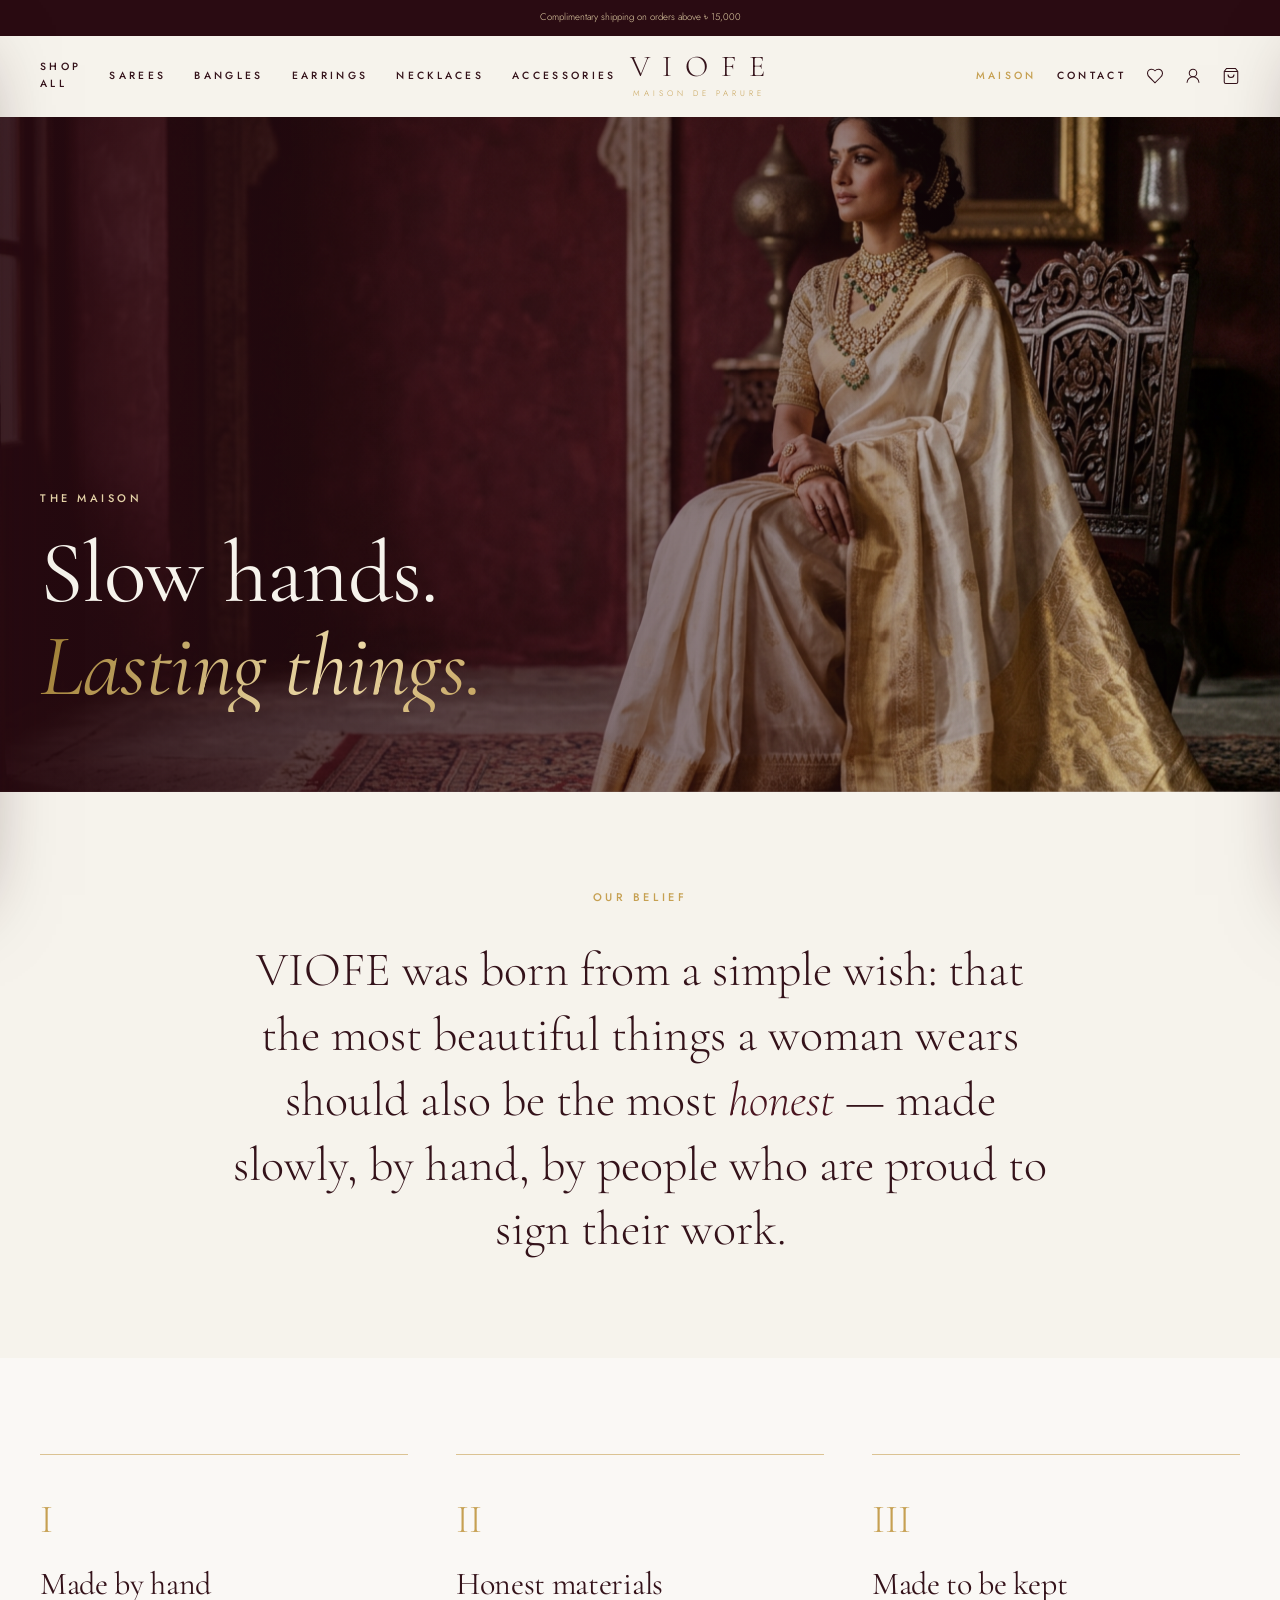
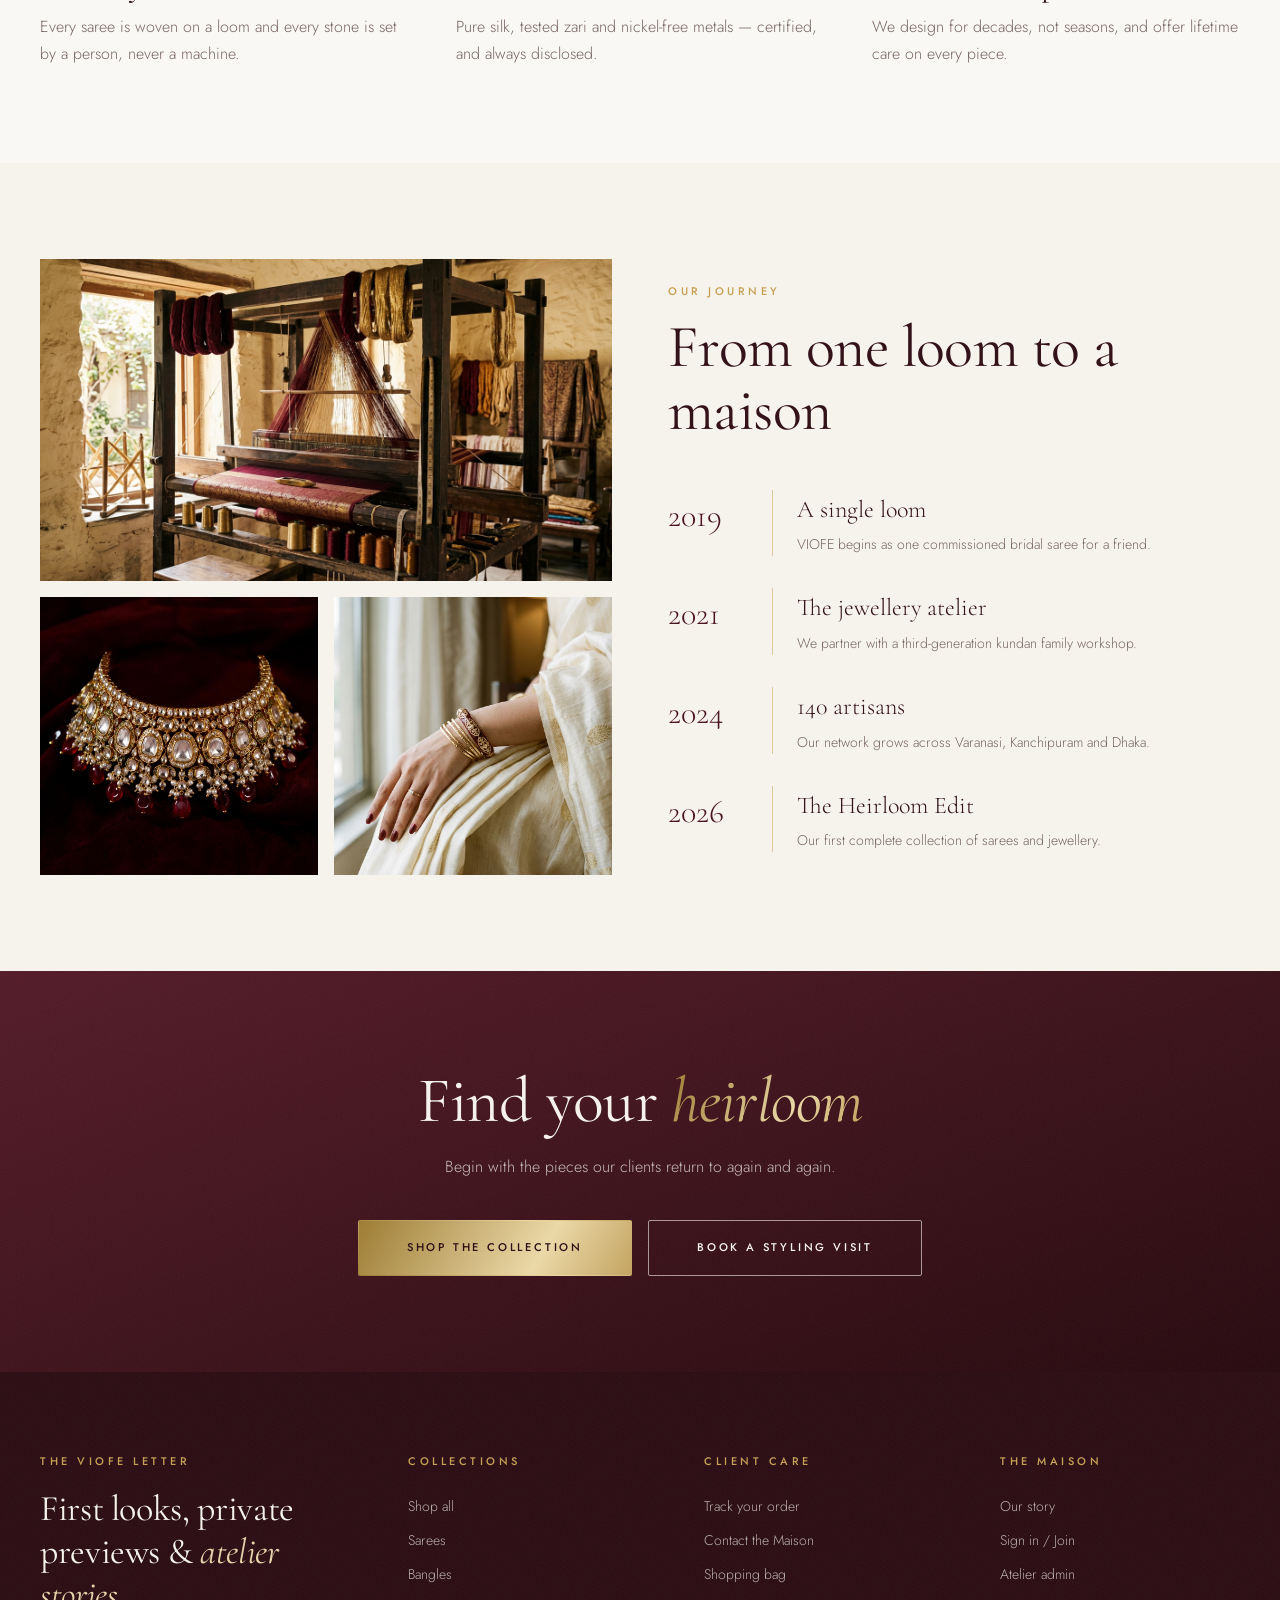
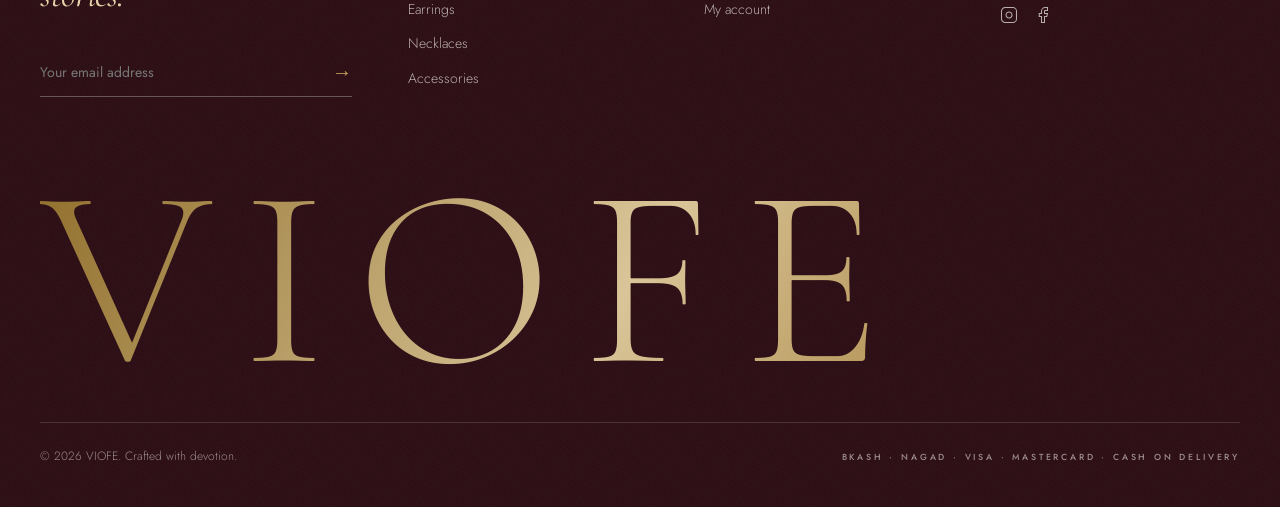
==== about.html @ 1270d6b5 "Initial commit: VIOFE pure HTML/CSS/JS luxury website" ====
<!DOCTYPE html>
<html lang="en">
<head>
  <meta charset="UTF-8" />
  <meta name="viewport" content="width=device-width, initial-scale=1.0" />
  <title>Our Story — The VIOFE Maison</title>
  <meta name="description" content="VIOFE brings master weavers and heritage jewellers together to make sarees and jewellery meant to be passed down." />
  <link rel="icon" href="favicon.ico" type="image/x-icon" />
  <link rel="stylesheet" href="css/style.css" />
</head>
<body>

  <!-- Announcement Bar -->
  <div class="announcement-bar">
    <div class="announcement-item active">Complimentary shipping on orders above ৳ 15,000</div>
    <div class="announcement-item">Every piece arrives in a hand-finished keepsake box</div>
    <div class="announcement-item">The Heirloom Edit — Autumn / Winter 2026 is here</div>
  </div>

  <!-- Header -->
  <header class="site-header">
    <div class="max-w-7xl px-5 site-header-inner">
      <div style="display: flex; align-items: center; gap: 1.75rem;">
        <button class="btn-mobile-menu" aria-label="Open menu">
          <svg viewBox="0 0 24 24" width="22" height="22" stroke="currentColor" stroke-width="1.4" fill="none"><path d="M4 6h16M4 12h16M4 18h16"/></svg>
        </button>
        <nav class="nav-links">
          <a href="shop.html" class="eyebrow link-underline" style="font-size: 0.65rem;">Shop all</a>
          <a href="shop.html?category=sarees" class="eyebrow link-underline" style="font-size: 0.65rem;">Sarees</a>
          <a href="shop.html?category=bangles" class="eyebrow link-underline" style="font-size: 0.65rem;">Bangles</a>
          <a href="shop.html?category=earrings" class="eyebrow link-underline" style="font-size: 0.65rem;">Earrings</a>
          <a href="shop.html?category=necklaces" class="eyebrow link-underline" style="font-size: 0.65rem;">Necklaces</a>
          <a href="shop.html?category=accessories" class="eyebrow link-underline" style="font-size: 0.65rem;">Accessories</a>
        </nav>
      </div>

      <a href="index.html" class="logo" aria-label="VIOFE home">
        <span class="logo-title">VIOFE</span>
        <span class="logo-subtitle">Maison de Parure</span>
      </a>

      <div class="header-actions">
        <a href="about.html" class="eyebrow link-underline" style="font-size: 0.65rem; color: var(--gold);" id="hdr-maison">Maison</a>
        <a href="contact.html" class="eyebrow link-underline" style="font-size: 0.65rem;" id="hdr-contact">Contact</a>
        <a href="account.html" aria-label="Wishlist" style="position: relative;">
          <svg viewBox="0 0 24 24" width="18" height="18" stroke="currentColor" stroke-width="1.4" fill="none"><path d="M19 14c1.49-1.46 3-3.21 3-5.5A5.5 5.5 0 0 0 16.5 3c-1.76 0-3 .5-4.5 2-1.5-1.5-2.74-2-4.5-2A5.5 5.5 0 0 0 2 8.5c0 2.3 1.5 4.05 3 5.5l7 7Z"/></svg>
          <span class="wishlist-dot" style="display: none;"></span>
        </a>
        <a href="account.html" aria-label="Account">
          <svg viewBox="0 0 24 24" width="18" height="18" stroke="currentColor" stroke-width="1.4" fill="none"><circle cx="12" cy="8" r="5"/><path d="M20 21a8 8 0 0 0-16 0"/></svg>
        </a>
        <button type="button" class="open-cart-btn" aria-label="Shopping Bag" style="position: relative;">
          <svg viewBox="0 0 24 24" width="18" height="18" stroke="currentColor" stroke-width="1.4" fill="none"><path d="M6 2 3 6v14a2 2 0 0 0 2 2h14a2 2 0 0 0 2-2V6l-3-4Z"/><path d="M3 6h18"/><path d="M16 10a4 4 0 0 1-8 0"/></svg>
          <span class="cart-count-badge badge-count" style="transform: scale(0);">0</span>
        </button>
      </div>
    </div>
  </header>

  <!-- Mobile Drawer -->
  <div class="drawer-backdrop" id="mobile-menu-backdrop"></div>
  <aside class="drawer drawer-left" id="mobile-menu-drawer">
    <div class="drawer-header">
      <span class="drawer-title" style="letter-spacing: 0.35em;">VIOFE</span>
      <button class="drawer-close mobile-menu-close" aria-label="Close menu">✕</button>
    </div>
    <div class="drawer-body" style="padding: 0;">
      <nav style="display: flex; flex-direction: column;">
        <a href="shop.html" class="mobile-menu-close" style="border-bottom: 1px solid var(--border); padding: 1.25rem 1.5rem; font-family: var(--font-display); font-size: 1.85rem;">Shop all</a>
        <a href="shop.html?category=sarees" class="mobile-menu-close" style="display: flex; justify-content: space-between; align-items: baseline; border-bottom: 1px solid var(--border); padding: 1.25rem 1.5rem; font-family: var(--font-display); font-size: 1.85rem;">
          <span>Sarees</span> <span class="eyebrow text-gold" style="font-size: 0.6rem;">01</span>
        </a>
        <a href="shop.html?category=bangles" class="mobile-menu-close" style="display: flex; justify-content: space-between; align-items: baseline; border-bottom: 1px solid var(--border); padding: 1.25rem 1.5rem; font-family: var(--font-display); font-size: 1.85rem;">
          <span>Bangles</span> <span class="eyebrow text-gold" style="font-size: 0.6rem;">02</span>
        </a>
        <a href="shop.html?category=earrings" class="mobile-menu-close" style="display: flex; justify-content: space-between; align-items: baseline; border-bottom: 1px solid var(--border); padding: 1.25rem 1.5rem; font-family: var(--font-display); font-size: 1.85rem;">
          <span>Earrings</span> <span class="eyebrow text-gold" style="font-size: 0.6rem;">03</span>
        </a>
        <a href="shop.html?category=necklaces" class="mobile-menu-close" style="display: flex; justify-content: space-between; align-items: baseline; border-bottom: 1px solid var(--border); padding: 1.25rem 1.5rem; font-family: var(--font-display); font-size: 1.85rem;">
          <span>Necklaces</span> <span class="eyebrow text-gold" style="font-size: 0.6rem;">04</span>
        </a>
        <a href="shop.html?category=accessories" class="mobile-menu-close" style="display: flex; justify-content: space-between; align-items: baseline; border-bottom: 1px solid var(--border); padding: 1.25rem 1.5rem; font-family: var(--font-display); font-size: 1.85rem;">
          <span>Accessories</span> <span class="eyebrow text-gold" style="font-size: 0.6rem;">05</span>
        </a>
      </nav>
      <div style="margin-top: 2rem; display: grid; grid-template-columns: 1fr 1fr; gap: 1rem; border-top: 1px solid var(--border); padding: 1.5rem; font-size: 0.875rem;">
        <a href="about.html" class="mobile-menu-close" style="color: var(--muted-foreground);">Our Maison</a>
        <a href="contact.html" class="mobile-menu-close" style="color: var(--muted-foreground);">Contact</a>
        <a href="track-order.html" class="mobile-menu-close" style="color: var(--muted-foreground);">Track order</a>
        <a href="account.html" class="mobile-menu-close" style="color: var(--muted-foreground);">Account</a>
        <a href="login.html" class="mobile-menu-close" style="color: var(--muted-foreground);">Sign in</a>
        <a href="admin.html" class="mobile-menu-close" style="color: var(--muted-foreground);">Admin</a>
      </div>
    </div>
  </aside>

  <!-- Cart Drawer -->
  <div class="drawer-backdrop" id="cart-drawer-backdrop"></div>
  <aside class="drawer drawer-right" id="cart-drawer">
    <div class="drawer-header" style="flex-direction: column; align-items: flex-start; gap: 0.35rem;">
      <div style="display: flex; justify-content: space-between; align-items: center; width: 100%;">
        <span class="drawer-title">Your Bag</span>
        <button class="drawer-close close-cart-btn" aria-label="Close bag">✕</button>
      </div>
      <p id="cart-shipping-desc" style="font-size: 0.75rem; color: var(--muted-foreground);">Nothing here yet.</p>
      <div class="shipping-progress" style="width: 100%;">
        <div class="shipping-progress-bar" id="cart-shipping-bar" style="width: 0%;"></div>
      </div>
    </div>
    <div class="drawer-body" id="cart-drawer-content"></div>
    <div class="drawer-footer" id="cart-drawer-footer" style="display: none;">
      <div style="display: flex; justify-content: space-between; align-items: center; margin-bottom: 1.25rem;">
        <span class="eyebrow" style="color: var(--muted-foreground);">Subtotal</span>
        <span style="font-family: var(--font-display); font-size: 1.75rem; color: var(--primary);" id="cart-drawer-subtotal">৳ 0</span>
      </div>
      <div style="display: grid; grid-template-columns: 1fr 1fr; gap: 0.75rem;">
        <a href="cart.html" class="btn btn-outline-luxe btn-lg" onclick="window.closeCartDrawer()">View bag</a>
        <a href="checkout.html" class="btn btn-luxe btn-lg" onclick="window.closeCartDrawer()">Checkout</a>
      </div>
    </div>
  </aside>

  <main>
    <!-- HERO -->
    <section style="position: relative; overflow: hidden;">
      <img
        src="assets/editorial.jpg"
        alt="VIOFE ivory saree editorial"
        class="animate-ken-burns"
        style="position: absolute; inset: 0; z-index: -10; width: 100%; height: 100%; object-fit: cover; object-position: 70% center;"
      />
      <div style="position: absolute; inset: 0; z-index: -5; background: linear-gradient(to right, rgba(42, 11, 18, 0.9) 0%, rgba(42, 11, 18, 0.5) 60%, transparent 100%);"></div>
      <div class="max-w-7xl px-5" style="min-height: 75vh; display: flex; align-items: flex-end; padding-bottom: 5rem;">
        <div style="max-width: 42rem; color: var(--primary-foreground);">
          <p class="eyebrow text-gold-soft animate-fade-up">The Maison</p>
          <h1 class="animate-fade-up" style="font-size: clamp(3.2rem, 7vw, 5.5rem); margin-top: 1.25rem; animation-delay: 120ms;">
            Slow hands. <br /><em class="text-gold-gradient">Lasting things.</em>
          </h1>
        </div>
      </div>
    </section>

    <!-- BELIEF -->
    <section class="max-w-4xl px-5 py-24 md:py-32" style="text-align: center;">
      <div class="reveal">
        <p class="eyebrow text-gold">Our belief</p>
        <p style="font-family: var(--font-display); font-size: clamp(1.85rem, 4vw, 3rem); font-weight: 300; line-height: 1.35; margin-top: 2rem;">
          VIOFE was born from a simple wish: that the most beautiful things a woman wears should also be the most
          <em class="text-primary"> honest</em> — made slowly, by hand, by people who are proud to sign their work.
        </p>
      </div>
    </section>

    <!-- PILLARS -->
    <section class="bg-ivory py-24">
      <div class="max-w-7xl px-5 grid md:grid-cols-3 gap-12">
        <div class="reveal" style="border-top: 1px solid rgba(198, 160, 82, 0.6); padding-top: 2rem;">
          <span style="font-family: var(--font-display); font-size: 2.5rem; color: var(--gold);">I</span>
          <h3 style="font-size: 2rem; margin-top: 1rem;">Made by hand</h3>
          <p class="text-muted-foreground" style="margin-top: 0.75rem; line-height: 1.7;">
            Every saree is woven on a loom and every stone is set by a person, never a machine.
          </p>
        </div>
        <div class="reveal" style="border-top: 1px solid rgba(198, 160, 82, 0.6); padding-top: 2rem; transition-delay: 120ms;">
          <span style="font-family: var(--font-display); font-size: 2.5rem; color: var(--gold);">II</span>
          <h3 style="font-size: 2rem; margin-top: 1rem;">Honest materials</h3>
          <p class="text-muted-foreground" style="margin-top: 0.75rem; line-height: 1.7;">
            Pure silk, tested zari and nickel-free metals — certified, and always disclosed.
          </p>
        </div>
        <div class="reveal" style="border-top: 1px solid rgba(198, 160, 82, 0.6); padding-top: 2rem; transition-delay: 240ms;">
          <span style="font-family: var(--font-display); font-size: 2.5rem; color: var(--gold);">III</span>
          <h3 style="font-size: 2rem; margin-top: 1rem;">Made to be kept</h3>
          <p class="text-muted-foreground" style="margin-top: 0.75rem; line-height: 1.7;">
            We design for decades, not seasons, and offer lifetime care on every piece.
          </p>
        </div>
      </div>
    </section>

    <!-- TIMELINE & ATELIER -->
    <section class="max-w-7xl px-5 py-24 md:py-32">
      <div style="display: grid; gap: 3.5rem; align-items: center;" class="lg:grid-cols-2">
        <div class="reveal" style="display: grid; grid-template-columns: 1fr 1fr; gap: 1rem;">
          <img src="assets/atelier.jpg" alt="The VIOFE weaving atelier" loading="lazy" style="grid-column: 1 / -1; aspect-ratio: 16/9; width: 100%; object-fit: cover;" />
          <img src="assets/necklace-kundan.jpg" alt="Kundan choker" loading="lazy" style="aspect-ratio: 1/1; width: 100%; object-fit: cover;" />
          <img src="assets/bangles-enamel.jpg" alt="Enamel bangles" loading="lazy" style="aspect-ratio: 1/1; width: 100%; object-fit: cover;" />
        </div>

        <div class="reveal" style="transition-delay: 150ms;">
          <p class="eyebrow text-gold">Our journey</p>
          <h2 style="font-size: clamp(2.5rem, 5vw, 3.75rem); margin-top: 1rem;">From one loom to a maison</h2>
          <ol style="list-style: none; margin-top: 3rem; display: flex; flex-direction: column; gap: 2rem;">
            <li style="display: grid; grid-template-columns: 5rem 1fr; gap: 1.5rem;">
              <span style="font-family: var(--font-display); font-size: 2rem; color: var(--primary);">2019</span>
              <div style="border-left: 1px solid rgba(198, 160, 82, 0.5); padding-left: 1.5rem;">
                <p style="font-family: var(--font-display); font-size: 1.5rem;">A single loom</p>
                <p class="text-muted-foreground" style="font-size: 0.875rem; margin-top: 0.25rem;">VIOFE begins as one commissioned bridal saree for a friend.</p>
              </div>
            </li>
            <li style="display: grid; grid-template-columns: 5rem 1fr; gap: 1.5rem;">
              <span style="font-family: var(--font-display); font-size: 2rem; color: var(--primary);">2021</span>
              <div style="border-left: 1px solid rgba(198, 160, 82, 0.5); padding-left: 1.5rem;">
                <p style="font-family: var(--font-display); font-size: 1.5rem;">The jewellery atelier</p>
                <p class="text-muted-foreground" style="font-size: 0.875rem; margin-top: 0.25rem;">We partner with a third-generation kundan family workshop.</p>
              </div>
            </li>
            <li style="display: grid; grid-template-columns: 5rem 1fr; gap: 1.5rem;">
              <span style="font-family: var(--font-display); font-size: 2rem; color: var(--primary);">2024</span>
              <div style="border-left: 1px solid rgba(198, 160, 82, 0.5); padding-left: 1.5rem;">
                <p style="font-family: var(--font-display); font-size: 1.5rem;">140 artisans</p>
                <p class="text-muted-foreground" style="font-size: 0.875rem; margin-top: 0.25rem;">Our network grows across Varanasi, Kanchipuram and Dhaka.</p>
              </div>
            </li>
            <li style="display: grid; grid-template-columns: 5rem 1fr; gap: 1.5rem;">
              <span style="font-family: var(--font-display); font-size: 2rem; color: var(--primary);">2026</span>
              <div style="border-left: 1px solid rgba(198, 160, 82, 0.5); padding-left: 1.5rem;">
                <p style="font-family: var(--font-display); font-size: 1.5rem;">The Heirloom Edit</p>
                <p class="text-muted-foreground" style="font-size: 0.875rem; margin-top: 0.25rem;">Our first complete collection of sarees and jewellery.</p>
              </div>
            </li>
          </ol>
        </div>
      </div>
    </section>

    <!-- CTA BANNER -->
    <section class="bg-maroon-gradient grain" style="padding: 6rem 1.25rem; text-align: center; color: var(--primary-foreground);">
      <div class="reveal max-w-2xl" style="margin-inline: auto;">
        <h2 style="font-size: clamp(2.5rem, 5vw, 4rem);">Find your <em class="text-gold-gradient">heirloom</em></h2>
        <p style="margin-top: 1.25rem; color: rgba(246, 243, 236, 0.75);">
          Begin with the pieces our clients return to again and again.
        </p>
        <div style="margin-top: 2.5rem; display: flex; flex-wrap: wrap; justify-content: center; gap: 1rem;">
          <a href="shop.html" class="btn btn-gold btn-xl">Shop the collection</a>
          <a href="contact.html" class="btn btn-outline-cream btn-xl">Book a styling visit</a>
        </div>
      </div>
    </section>
  </main>

  <!-- Footer -->
  <footer class="site-footer grain">
    <div class="max-w-7xl px-5">
      <div class="footer-grid">
        <div>
          <p class="eyebrow text-gold">The VIOFE Letter</p>
          <h3 style="font-size: 2.25rem; margin-top: 1rem; line-height: 1.2;">
            First looks, private previews &amp; <em class="text-gold-soft">atelier stories.</em>
          </h3>
          <form id="footer-newsletter-form" style="margin-top: 2rem; display: flex; align-items: center; border-bottom: 1px solid rgba(246, 243, 236, 0.3); max-width: 24rem;">
            <input type="email" placeholder="Your email address" aria-label="Email address" required style="height: 3rem; flex: 1; background: transparent; border: none; font-size: 0.875rem; color: white; outline: none;" />
            <button type="submit" aria-label="Subscribe" style="background: none; border: none; color: var(--gold); cursor: pointer; font-size: 1.25rem;">→</button>
          </form>
        </div>

        <div>
          <p class="eyebrow text-gold">Collections</p>
          <ul style="list-style: none; margin-top: 1.5rem; display: flex; flex-direction: column; gap: 0.75rem; font-size: 0.875rem;">
            <li><a href="shop.html" class="link-underline" style="color: rgba(246, 243, 236, 0.7);">Shop all</a></li>
            <li><a href="shop.html?category=sarees" class="link-underline" style="color: rgba(246, 243, 236, 0.7);">Sarees</a></li>
            <li><a href="shop.html?category=bangles" class="link-underline" style="color: rgba(246, 243, 236, 0.7);">Bangles</a></li>
            <li><a href="shop.html?category=earrings" class="link-underline" style="color: rgba(246, 243, 236, 0.7);">Earrings</a></li>
            <li><a href="shop.html?category=necklaces" class="link-underline" style="color: rgba(246, 243, 236, 0.7);">Necklaces</a></li>
            <li><a href="shop.html?category=accessories" class="link-underline" style="color: rgba(246, 243, 236, 0.7);">Accessories</a></li>
          </ul>
        </div>

        <div>
          <p class="eyebrow text-gold">Client care</p>
          <ul style="list-style: none; margin-top: 1.5rem; display: flex; flex-direction: column; gap: 0.75rem; font-size: 0.875rem;">
            <li><a href="track-order.html" class="link-underline" style="color: rgba(246, 243, 236, 0.7);">Track your order</a></li>
            <li><a href="contact.html" class="link-underline" style="color: rgba(246, 243, 236, 0.7);">Contact the Maison</a></li>
            <li><a href="cart.html" class="link-underline" style="color: rgba(246, 243, 236, 0.7);">Shopping bag</a></li>
            <li><a href="account.html" class="link-underline" style="color: rgba(246, 243, 236, 0.7);">My account</a></li>
          </ul>
        </div>

        <div>
          <p class="eyebrow text-gold">The Maison</p>
          <ul style="list-style: none; margin-top: 1.5rem; display: flex; flex-direction: column; gap: 0.75rem; font-size: 0.875rem;">
            <li><a href="about.html" class="link-underline" style="color: rgba(246, 243, 236, 0.7);">Our story</a></li>
            <li><a href="login.html" class="link-underline" style="color: rgba(246, 243, 236, 0.7);">Sign in / Join</a></li>
            <li><a href="admin.html" class="link-underline" style="color: rgba(246, 243, 236, 0.7);">Atelier admin</a></li>
            <li style="display: flex; gap: 1rem; padding-top: 0.5rem;">
              <a href="https://instagram.com" target="_blank" rel="noreferrer" aria-label="Instagram" style="color: rgba(246, 243, 236, 0.7);">
                <svg viewBox="0 0 24 24" width="18" height="18" stroke="currentColor" stroke-width="1.4" fill="none"><rect width="20" height="20" x="2" y="2" rx="5" ry="5"/><path d="M16 11.37A4 4 0 1 1 12.63 8 4 4 0 0 1 16 11.37z"/><line x1="17.5" x2="17.51" y1="6.5" y2="6.5"/></svg>
              </a>
              <a href="https://facebook.com" target="_blank" rel="noreferrer" aria-label="Facebook" style="color: rgba(246, 243, 236, 0.7);">
                <svg viewBox="0 0 24 24" width="18" height="18" stroke="currentColor" stroke-width="1.4" fill="none"><path d="M18 2h-3a5 5 0 0 0-5 5v3H7v4h3v8h4v-8h3l1-4h-4V7a1 1 0 0 1 1-1h3z"/></svg>
              </a>
            </li>
          </ul>
        </div>
      </div>

      <p aria-hidden="true" class="footer-giant-title text-gold-gradient">
        VIOFE
      </p>

      <div style="margin-top: 2.5rem; display: flex; flex-direction: column; justify-content: space-between; align-items: center; gap: 1rem; border-top: 1px solid rgba(246, 243, 236, 0.15); padding-top: 1.5rem; font-size: 0.75rem; color: rgba(246, 243, 236, 0.55);" class="md:flex-row">
        <p>© 2026 VIOFE. Crafted with devotion.</p>
        <p class="eyebrow" style="font-size: 0.55rem;">bKash · Nagad · Visa · Mastercard · Cash on delivery</p>
      </div>
    </div>
  </footer>

  <script src="js/viofe.js"></script>
  <script>
    if (window.VIOFE) window.VIOFE.initApp();
  </script>
</body>
</html>
---- css/style.css ----
/* ==========================================================================
   VIOFE Design System — Deep Maroon, Warm Cream & Metallic Gold
   ========================================================================== */

@import url('https://fonts.googleapis.com/css2?family=Cormorant+Garamond:ital,wght@0,300;0,400;0,500;0,600;1,300;1,400;1,500&family=Jost:wght@300;400;500;600&display=swap');

:root {
  --radius: 2px;
  --cream: #F6F3EC;
  --ivory: #FAF8F5;
  --background: #F6F3EC;
  --foreground: #34121A;
  --card: #FAF8F5;
  --card-foreground: #34121A;
  --popover: #FAF8F5;
  --popover-foreground: #34121A;

  --primary: #4A1520;
  --primary-deep: #2A0B12;
  --primary-foreground: #F6F3EC;

  --secondary: #EAE4D8;
  --secondary-foreground: #4A1520;
  --muted: #ECE7DC;
  --muted-foreground: #786663;
  --accent: #E8D9C2;
  --accent-foreground: #34121A;

  --gold: #C6A052;
  --gold-soft: #E5D3A8;
  --gold-foreground: #2A0B12;

  --success: #2E7D32;
  --destructive: #B71C1C;
  --destructive-foreground: #FAF8F5;
  --border: #DDD5C7;
  --input: #D5CCBE;
  --ring: #C6A052;

  --sidebar: #2A0B12;
  --sidebar-foreground: #ECE7DC;
  --sidebar-primary: #C6A052;
  --sidebar-primary-foreground: #2A0B12;
  --sidebar-accent: #3D141D;
  --sidebar-accent-foreground: #F6F3EC;
  --sidebar-border: rgba(255, 255, 255, 0.1);

  --gradient-gold: linear-gradient(120deg, #9D7B30 0%, #ECD9A7 35%, #B48E42 60%, #FAECC7 85%, #9D7B30 100%);
  --gradient-maroon: linear-gradient(160deg, #531A26 0%, #26080E 100%);
  --gradient-veil: linear-gradient(180deg, rgba(38, 8, 14, 0) 30%, rgba(38, 8, 14, 0.82) 100%);
  --shadow-soft: 0 24px 60px -30px rgba(42, 11, 18, 0.35);
  --shadow-lift: 0 30px 80px -35px rgba(42, 11, 18, 0.55);
  --ease-luxe: cubic-bezier(0.22, 1, 0.36, 1);

  --font-display: "Cormorant Garamond", Georgia, serif;
  --font-sans: "Jost", -apple-system, BlinkMacSystemFont, "Segoe UI", Roboto, sans-serif;
}

/* Base Reset & Typography */
*, *::before, *::after {
  box-sizing: border-box;
  margin: 0;
  padding: 0;
  border-color: var(--border);
}

html {
  scroll-behavior: smooth;
  font-size: 16px;
}

body {
  background-color: var(--background);
  color: var(--foreground);
  font-family: var(--font-sans);
  font-weight: 300;
  line-height: 1.6;
  -webkit-font-smoothing: antialiased;
  text-rendering: optimizeLegibility;
  min-height: 100vh;
  display: flex;
  flex-direction: column;
}

main {
  flex: 1;
}

h1, h2, h3, h4, h5, h6, .font-display {
  font-family: var(--font-display);
  font-weight: 400;
  letter-spacing: -0.01em;
  line-height: 1.05;
}

p {
  line-height: 1.65;
}

a {
  color: inherit;
  text-decoration: none;
  transition: color 0.3s var(--ease-luxe);
}

img {
  max-width: 100%;
  height: auto;
  display: block;
}

button, input, select, textarea {
  font-family: inherit;
  font-size: inherit;
}

::selection {
  background: var(--gold-soft);
  color: var(--primary-deep);
}

/* Container & Layout */
.max-w-7xl {
  max-width: 80rem;
  margin-left: auto;
  margin-right: auto;
}

.max-w-6xl { max-width: 72rem; margin-left: auto; margin-right: auto; }
.max-w-5xl { max-width: 64rem; margin-left: auto; margin-right: auto; }
.max-w-4xl { max-width: 56rem; margin-left: auto; margin-right: auto; }
.max-w-3xl { max-width: 48rem; margin-left: auto; margin-right: auto; }
.max-w-2xl { max-width: 42rem; margin-left: auto; margin-right: auto; }
.max-w-xl  { max-width: 36rem; margin-left: auto; margin-right: auto; }
.max-w-md  { max-width: 28rem; }
.max-w-sm  { max-width: 24rem; }

.px-5 { padding-left: 1.25rem; padding-right: 1.25rem; }
.py-12 { padding-top: 3rem; padding-bottom: 3rem; }
.py-16 { padding-top: 4rem; padding-bottom: 4rem; }
.py-20 { padding-top: 5rem; padding-bottom: 5rem; }
.py-24 { padding-top: 6rem; padding-bottom: 6rem; }
.py-32 { padding-top: 8rem; padding-bottom: 8rem; }

@media (min-width: 768px) {
  .px-5 { padding-left: 2.5rem; padding-right: 2.5rem; }
}

/* Utilities */
.eyebrow {
  font-family: var(--font-sans);
  font-size: 0.6875rem;
  font-weight: 500;
  letter-spacing: 0.32em;
  text-transform: uppercase;
}

.text-gold { color: var(--gold); }
.text-gold-soft { color: var(--gold-soft); }
.text-primary { color: var(--primary); }
.text-muted { color: var(--muted-foreground); }
.text-muted-foreground { color: var(--muted-foreground); }
.text-success { color: var(--success); }
.text-destructive { color: var(--destructive); }
.bg-ivory { background-color: var(--ivory); }
.bg-cream { background-color: var(--cream); }
.bg-primary { background-color: var(--primary); color: var(--primary-foreground); }
.bg-primary-deep { background-color: var(--primary-deep); color: var(--primary-foreground); }

.text-gold-gradient {
  background-image: var(--gradient-gold);
  background-size: 200% auto;
  -webkit-background-clip: text;
  background-clip: text;
  color: transparent;
  display: inline-block;
  animation: shimmer 8s linear infinite;
}

.bg-gold-gradient {
  background-image: var(--gradient-gold);
  background-size: 200% auto;
}

.bg-maroon-gradient {
  background-image: var(--gradient-maroon);
}

.bg-veil {
  background-image: var(--gradient-veil);
}

.shadow-soft {
  box-shadow: var(--shadow-soft);
}

.shadow-lift {
  box-shadow: var(--shadow-lift);
}

.ease-luxe {
  transition-timing-function: var(--ease-luxe);
}

.link-underline {
  position: relative;
  display: inline-block;
}
.link-underline::after {
  content: "";
  position: absolute;
  left: 0;
  bottom: -3px;
  height: 1px;
  width: 100%;
  background: currentColor;
  transform: scaleX(0);
  transform-origin: right;
  transition: transform 0.6s var(--ease-luxe);
}
.link-underline:hover::after,
.link-underline.active::after {
  transform: scaleX(1);
  transform-origin: left;
}

.gold-rule {
  height: 1px;
  background: linear-gradient(90deg, transparent, var(--gold), transparent);
}

.grain {
  position: relative;
}
.grain::before {
  content: "";
  position: absolute;
  inset: 0;
  pointer-events: none;
  opacity: 0.06;
  background-image: url("data:image/svg+xml;utf8,<svg xmlns='http://www.w3.org/2000/svg' width='160' height='160'><filter id='n'><feTurbulence type='fractalNoise' baseFrequency='0.85' numOctaves='3'/></filter><rect width='100%' height='100%' filter='url(%23n)'/></svg>");
}

/* Animations */
@keyframes fade-up {
  from { opacity: 0; transform: translateY(32px); }
  to { opacity: 1; transform: translateY(0); }
}
@keyframes fade-in {
  from { opacity: 0; }
  to { opacity: 1; }
}
@keyframes ken-burns {
  from { transform: scale(1.12); }
  to { transform: scale(1); }
}
@keyframes marquee {
  from { transform: translateX(0); }
  to { transform: translateX(-50%); }
}
@keyframes line-grow {
  from { transform: scaleX(0); }
  to { transform: scaleX(1); }
}
@keyframes shimmer {
  to { background-position: 200% center; }
}

.animate-fade-up {
  animation: fade-up 0.9s var(--ease-luxe) both;
}
.animate-ken-burns {
  animation: ken-burns 18s ease-out both;
}
.animate-marquee {
  animation: marquee 38s linear infinite;
}

.reveal {
  opacity: 0;
  transform: translateY(28px);
  transition: opacity 1s var(--ease-luxe), transform 1.1s var(--ease-luxe);
}
.reveal[data-visible="true"] {
  opacity: 1;
  transform: none;
}

/* Buttons */
.btn {
  display: inline-flex;
  align-items: center;
  justify-content: center;
  gap: 0.5rem;
  white-space: nowrap;
  border-radius: var(--radius);
  font-weight: 500;
  cursor: pointer;
  transition: all 0.5s var(--ease-luxe);
  border: 1px solid transparent;
  text-decoration: none;
  font-family: var(--font-sans);
}
.btn svg {
  width: 1rem;
  height: 1rem;
  flex-shrink: 0;
}

.btn-luxe {
  background-color: var(--primary);
  color: var(--primary-foreground);
  text-transform: uppercase;
  letter-spacing: 0.25em;
  font-size: 0.7rem;
}
.btn-luxe:hover {
  background-color: var(--primary-deep);
  letter-spacing: 0.3em;
}

.btn-gold {
  background-image: var(--gradient-gold);
  background-size: 200% auto;
  color: var(--gold-foreground);
  text-transform: uppercase;
  letter-spacing: 0.25em;
  font-size: 0.7rem;
  box-shadow: var(--shadow-soft);
}
.btn-gold:hover {
  background-position: 100% center;
}

.btn-outline-luxe {
  border-color: var(--primary);
  color: var(--primary);
  background: transparent;
  text-transform: uppercase;
  letter-spacing: 0.25em;
  font-size: 0.7rem;
}
.btn-outline-luxe:hover {
  background-color: var(--primary);
  color: var(--primary-foreground);
}

.btn-outline-cream {
  border-color: rgba(246, 243, 236, 0.6);
  color: var(--primary-foreground);
  background: transparent;
  text-transform: uppercase;
  letter-spacing: 0.25em;
  font-size: 0.7rem;
}
.btn-outline-cream:hover {
  background-color: var(--primary-foreground);
  color: var(--primary);
}

.btn-sm { height: 2rem; padding: 0 0.75rem; font-size: 0.75rem; }
.btn-default { height: 2.5rem; padding: 0 1.25rem; font-size: 0.875rem; }
.btn-lg { height: 3.25rem; padding: 0 2.5rem; }
.btn-xl { height: 3.5rem; padding: 0 3rem; }
.btn-icon { width: 2.5rem; height: 2.5rem; padding: 0; border-radius: 9999px; }

/* Top Announcement Bar */
.announcement-bar {
  position: relative;
  height: 2.25rem;
  background-color: var(--primary-deep);
  color: var(--primary-foreground);
  overflow: hidden;
}
.announcement-item {
  position: absolute;
  inset: 0;
  display: flex;
  align-items: center;
  justify-content: center;
  font-size: 0.6rem;
  color: var(--gold-soft);
  text-align: center;
  padding: 0 1rem;
  transition: all 0.7s var(--ease-luxe);
  opacity: 0;
  transform: translateY(12px);
  pointer-events: none;
}
.announcement-item.active {
  opacity: 1;
  transform: translateY(0);
  pointer-events: auto;
}

/* Site Header */
.site-header {
  position: sticky;
  top: 0;
  z-index: 40;
  background-color: var(--background);
  border-bottom: 1px solid transparent;
  transition: all 0.5s var(--ease-luxe);
}
.site-header.scrolled {
  border-bottom-color: var(--border);
  background-color: rgba(246, 243, 236, 0.92);
  backdrop-filter: blur(12px);
  -webkit-backdrop-filter: blur(12px);
}
.site-header-inner {
  height: 5rem;
  display: grid;
  grid-template-columns: 1fr auto 1fr;
  align-items: center;
  transition: height 0.5s var(--ease-luxe);
}
.site-header.scrolled .site-header-inner {
  height: 4rem;
}

.logo {
  display: inline-flex;
  flex-direction: column;
  align-items: center;
  text-decoration: none;
}
.logo-title {
  font-family: var(--font-display);
  font-size: 1.9rem;
  line-height: 1;
  letter-spacing: 0.42em;
  padding-left: 0.42em;
  color: var(--foreground);
  transition: letter-spacing 0.7s var(--ease-luxe);
}
.logo:hover .logo-title {
  letter-spacing: 0.5em;
}
.logo-subtitle {
  margin-top: 0.25rem;
  font-size: 0.5rem;
  text-transform: uppercase;
  letter-spacing: 0.5em;
  padding-left: 0.5em;
  color: var(--gold);
}

.nav-links {
  display: none;
  align-items: center;
  gap: 1.25rem;
}
@media (min-width: 1024px) {
  .nav-links { display: flex; }
}
@media (min-width: 1280px) {
  .nav-links { gap: 1.75rem; }
}

.header-actions {
  display: flex;
  align-items: center;
  justify-content: flex-end;
  gap: 1.25rem;
}
.header-actions a, .header-actions button {
  background: none;
  border: none;
  color: inherit;
  cursor: pointer;
  display: inline-flex;
  align-items: center;
  position: relative;
  transition: color 0.3s;
}
.header-actions a:hover, .header-actions button:hover {
  color: var(--gold);
}
.badge-count {
  position: absolute;
  top: -0.5rem;
  right: -0.5rem;
  background-color: var(--primary);
  color: var(--primary-foreground);
  font-size: 0.55rem;
  font-weight: 500;
  height: 1rem;
  min-width: 1rem;
  border-radius: 9999px;
  display: grid;
  place-items: center;
  padding: 0 0.25rem;
  transition: transform 0.4s var(--ease-luxe);
}
.wishlist-dot {
  position: absolute;
  top: -0.25rem;
  right: -0.25rem;
  width: 0.5rem;
  height: 0.5rem;
  background-color: var(--gold);
  border-radius: 9999px;
}

/* Mobile Menu Button */
.btn-mobile-menu {
  background: none;
  border: none;
  cursor: pointer;
  display: flex;
  align-items: center;
  color: inherit;
}
@media (min-width: 1024px) {
  .btn-mobile-menu { display: none; }
}

/* Offcanvas Drawers (Mobile Menu & Cart Drawer) */
.drawer-backdrop {
  position: fixed;
  inset: 0;
  background: rgba(42, 11, 18, 0.45);
  backdrop-filter: blur(4px);
  z-index: 100;
  opacity: 0;
  pointer-events: none;
  transition: opacity 0.5s var(--ease-luxe);
}
.drawer-backdrop.open {
  opacity: 1;
  pointer-events: auto;
}

.drawer {
  position: fixed;
  top: 0;
  bottom: 0;
  z-index: 101;
  background-color: var(--ivory);
  width: 100%;
  max-width: 26rem;
  display: flex;
  flex-direction: column;
  transition: transform 0.5s var(--ease-luxe);
  box-shadow: var(--shadow-lift);
}
.drawer-left {
  left: 0;
  transform: translateX(-100%);
}
.drawer-right {
  right: 0;
  transform: translateX(100%);
}
.drawer.open {
  transform: translateX(0);
}

.drawer-header {
  padding: 1.5rem;
  border-bottom: 1px solid var(--border);
  display: flex;
  align-items: center;
  justify-content: space-between;
}
.drawer-title {
  font-family: var(--font-display);
  font-size: 1.75rem;
}
.drawer-close {
  background: none;
  border: none;
  cursor: pointer;
  color: var(--muted-foreground);
  transition: color 0.3s;
}
.drawer-close:hover {
  color: var(--primary);
}

.drawer-body {
  flex: 1;
  overflow-y: auto;
  padding: 1.5rem;
}
.drawer-footer {
  padding: 1.5rem;
  border-top: 1px solid var(--border);
  background-color: var(--background);
}

/* Progress bar inside cart */
.shipping-progress {
  height: 2px;
  background-color: var(--border);
  margin-top: 0.75rem;
  position: relative;
  overflow: hidden;
}
.shipping-progress-bar {
  height: 100%;
  background-color: var(--gold);
  transition: width 0.6s var(--ease-luxe);
}

/* Quantity Stepper */
.qty-stepper {
  display: inline-flex;
  align-items: center;
  height: 2.5rem;
  border: 1px solid var(--input);
  background: transparent;
}
.qty-stepper button {
  width: 2.5rem;
  height: 100%;
  background: none;
  border: none;
  display: grid;
  place-items: center;
  cursor: pointer;
  color: var(--muted-foreground);
  transition: color 0.3s;
}
.qty-stepper button:hover {
  color: var(--primary);
}
.qty-stepper span {
  width: 2rem;
  text-align: center;
  font-size: 0.875rem;
  font-variant-numeric: tabular-nums;
}

/* Product Card */
.product-card {
  position: relative;
}
.product-card-img-wrap {
  position: relative;
  aspect-ratio: 4 / 5;
  overflow: hidden;
  background-color: var(--muted);
}
.product-card-img {
  position: absolute;
  inset: 0;
  width: 100%;
  height: 100%;
  object-fit: cover;
  transition: transform 1.4s var(--ease-luxe);
}
.product-card-img-alt {
  position: absolute;
  inset: 0;
  width: 100%;
  height: 100%;
  object-fit: cover;
  opacity: 0;
  transition: opacity 0.7s var(--ease-luxe), transform 1.4s var(--ease-luxe);
}
.product-card:hover .product-card-img {
  transform: scale(1.06);
}
.product-card:hover .product-card-img-alt {
  opacity: 1;
  transform: scale(1.06);
}

.product-badge {
  position: absolute;
  top: 0.75rem;
  left: 0.75rem;
  background: rgba(250, 248, 245, 0.9);
  padding: 0.35rem 0.65rem;
  font-size: 0.6rem;
  color: var(--primary);
  backdrop-filter: blur(4px);
  pointer-events: none;
}

.product-wishlist-btn {
  position: absolute;
  top: 0.75rem;
  right: 0.75rem;
  width: 2.25rem;
  height: 2.25rem;
  border-radius: 9999px;
  background: rgba(250, 248, 245, 0.85);
  border: none;
  display: grid;
  place-items: center;
  color: var(--primary);
  cursor: pointer;
  backdrop-filter: blur(4px);
  transition: all 0.4s;
}
.product-wishlist-btn:hover {
  background: var(--ivory);
}
.product-wishlist-btn.active svg {
  fill: var(--primary);
  transform: scale(1.1);
}

.product-add-btn {
  position: absolute;
  inset-inline: 0.75rem;
  bottom: 0.75rem;
  height: 2.75rem;
  background-color: var(--primary);
  color: var(--primary-foreground);
  border: none;
  display: flex;
  align-items: center;
  justify-content: center;
  gap: 0.5rem;
  font-size: 0.62rem;
  cursor: pointer;
  transition: all 0.5s var(--ease-luxe);
}
@media (min-width: 768px) {
  .product-add-btn {
    transform: translateY(12px);
    opacity: 0;
  }
  .product-card:hover .product-add-btn {
    transform: translateY(0);
    opacity: 1;
  }
}

.product-info {
  margin-top: 1rem;
  display: flex;
  align-items: flex-start;
  justify-content: space-between;
  gap: 1rem;
}
.product-title {
  font-family: var(--font-display);
  font-size: 1.25rem;
  line-height: 1.2;
  margin-top: 0.35rem;
  white-space: nowrap;
  overflow: hidden;
  text-overflow: ellipsis;
}
.product-price {
  font-weight: 500;
  color: var(--primary);
  font-size: 0.95rem;
}
.product-compare-at {
  font-size: 0.75rem;
  color: var(--muted-foreground);
  text-decoration: line-through;
}

/* Floating Input Field */
.field-group {
  position: relative;
  display: block;
}
.field-input {
  width: 100%;
  border: 0;
  border-bottom: 1px solid var(--input);
  background: transparent;
  padding: 1.5rem 0 0.5rem 0;
  font-size: 0.875rem;
  color: var(--foreground);
  outline: none;
  transition: border-color 0.4s var(--ease-luxe);
}
.field-input:focus {
  border-bottom-color: var(--gold);
}
.field-input.has-error {
  border-bottom-color: var(--destructive);
}
.field-label {
  position: absolute;
  left: 0;
  top: 0.25rem;
  font-size: 0.55rem;
  color: var(--muted-foreground);
  pointer-events: none;
  transition: all 0.3s var(--ease-luxe);
}
.field-input:placeholder-shown + .field-label {
  top: 1.5rem;
  font-size: 0.75rem;
}
.field-input:focus + .field-label {
  top: 0.25rem;
  font-size: 0.55rem;
  color: var(--gold);
}
.field-error {
  margin-top: 0.25rem;
  font-size: 0.75rem;
  color: var(--destructive);
}

/* Accordion */
.accordion-item {
  border-bottom: 1px solid var(--border);
}
.accordion-trigger {
  width: 100%;
  padding: 1rem 0;
  background: none;
  border: none;
  display: flex;
  align-items: center;
  justify-content: space-between;
  text-align: left;
  cursor: pointer;
  font-size: 0.7rem;
}
.accordion-trigger svg {
  transition: transform 0.4s var(--ease-luxe);
}
.accordion-item.open .accordion-trigger svg {
  transform: rotate(180deg);
}
.accordion-content {
  max-height: 0;
  overflow: hidden;
  transition: max-height 0.5s var(--ease-luxe);
}
.accordion-item.open .accordion-content {
  max-height: 25rem;
}
.accordion-body {
  padding-bottom: 1.25rem;
  font-size: 0.875rem;
  color: var(--muted-foreground);
}

/* Toast System */
.toast-container {
  position: fixed;
  bottom: 2rem;
  left: 50%;
  transform: translateX(-50%);
  z-index: 200;
  display: flex;
  flex-direction: column;
  gap: 0.5rem;
  pointer-events: none;
}
.toast-item {
  background-color: var(--primary-deep);
  color: var(--primary-foreground);
  padding: 0.85rem 1.5rem;
  border: 1px solid var(--gold);
  border-radius: var(--radius);
  box-shadow: var(--shadow-lift);
  opacity: 0;
  transform: translateY(20px);
  transition: all 0.4s var(--ease-luxe);
  pointer-events: auto;
  text-align: center;
  min-width: 18rem;
}
.toast-item.visible {
  opacity: 1;
  transform: translateY(0);
}
.toast-title {
  font-family: var(--font-display);
  font-size: 1.15rem;
  color: var(--gold-soft);
}
.toast-desc {
  font-size: 0.75rem;
  color: var(--primary-foreground);
  opacity: 0.85;
  margin-top: 0.2rem;
}

/* Footer */
.site-footer {
  background-color: var(--primary-deep);
  color: var(--primary-foreground);
  position: relative;
  overflow: hidden;
  padding-top: 5rem;
  padding-bottom: 2.5rem;
}
.footer-grid {
  display: grid;
  gap: 3.5rem;
}
@media (min-width: 1024px) {
  .footer-grid {
    grid-template-columns: 1.3fr 1fr 1fr 1fr;
  }
}
.footer-giant-title {
  pointer-events: none;
  user-select: none;
  text-align: center;
  font-family: var(--font-display);
  font-size: 20vw;
  line-height: 0.8;
  letter-spacing: 0.12em;
  margin-top: 5rem;
  opacity: 0.9;
}

/* Tables */
.table-wrap {
  overflow-x: auto;
  background: var(--card);
  border: 1px solid var(--border);
}
table {
  width: 100%;
  border-collapse: collapse;
  text-align: left;
  font-size: 0.875rem;
}
th, td {
  padding: 1rem 1.5rem;
  border-bottom: 1px solid var(--border);
}
th {
  font-size: 0.55rem;
  color: var(--muted-foreground);
  font-weight: 500;
}
tr:hover td {
  background-color: var(--ivory);
}

/* Switch Component */
.switch {
  position: relative;
  display: inline-block;
  width: 2.75rem;
  height: 1.5rem;
}
.switch input {
  opacity: 0;
  width: 0;
  height: 0;
}
.slider {
  position: absolute;
  cursor: pointer;
  inset: 0;
  background-color: var(--input);
  transition: 0.4s var(--ease-luxe);
  border-radius: 9999px;
}
.slider::before {
  position: absolute;
  content: "";
  height: 1.15rem;
  width: 1.15rem;
  left: 0.175rem;
  bottom: 0.175rem;
  background-color: white;
  transition: 0.4s var(--ease-luxe);
  border-radius: 50%;
}
.switch input:checked + .slider {
  background-color: var(--primary);
}
.switch input:checked + .slider::before {
  transform: translateX(1.25rem);
}

/* Responsive Grid & Page Layout Systems */
.grid { display: grid; }
.grid-cols-1 { grid-template-columns: repeat(1, minmax(0, 1fr)); }
.grid-cols-2 { grid-template-columns: repeat(2, minmax(0, 1fr)); }
.grid-cols-3 { grid-template-columns: repeat(3, minmax(0, 1fr)); }
.grid-cols-4 { grid-template-columns: repeat(4, minmax(0, 1fr)); }
.grid-cols-5 { grid-template-columns: repeat(5, minmax(0, 1fr)); }

.gap-2 { gap: 0.5rem; }
.gap-3 { gap: 0.75rem; }
.gap-4 { gap: 1rem; }
.gap-6 { gap: 1.5rem; }
.gap-8 { gap: 2rem; }
.gap-10 { gap: 2.5rem; }
.gap-12 { gap: 3rem; }
.gap-14 { gap: 3.5rem; }
.gap-16 { gap: 4rem; }

/* Dedicated Hero Grid */
.hero-grid {
  display: grid;
  gap: 2.5rem;
  padding-top: 2rem;
  padding-bottom: 4rem;
  align-items: center;
}
.hero-left {
  order: 2;
  position: relative;
  z-index: 10;
}
.hero-right {
  order: 1;
  position: relative;
}
.hero-image-wrap {
  position: relative;
  aspect-ratio: 4 / 5;
  width: 100%;
  overflow: hidden;
}

@media (min-width: 1024px) {
  .hero-grid {
    grid-template-columns: 5fr 7fr;
    min-height: min(calc(100vh - 7.25rem), 58rem);
    gap: 2rem;
    padding-bottom: 2.5rem;
  }
  .hero-left {
    order: 1;
    padding-right: 2rem;
  }
  .hero-right {
    order: 2;
  }
  .hero-image-wrap {
    max-height: calc(100vh - 10rem);
    width: 88%;
    margin-left: auto;
  }
}

/* Dedicated Collections Grid */
.categories-grid {
  display: grid;
  grid-template-columns: repeat(2, minmax(0, 1fr));
  gap: 1rem;
}
@media (max-width: 767px) {
  .categories-grid > *:last-child {
    grid-column: span 2;
  }
  .categories-grid > *:last-child a {
    aspect-ratio: 16 / 10 !important;
  }
}
@media (min-width: 768px) {
  .categories-grid {
    grid-template-columns: repeat(3, minmax(0, 1fr));
    gap: 1.5rem;
  }
}
@media (min-width: 1024px) {
  .categories-grid {
    grid-template-columns: repeat(5, minmax(0, 1fr));
    padding-bottom: 4rem;
  }
  .categories-grid > *:nth-child(2),
  .categories-grid > *:nth-child(4) {
    transform: translateY(3.5rem);
  }
}

/* Dedicated Product Grids */
.featured-grid, .arrivals-grid, .shop-grid {
  display: grid;
  grid-template-columns: repeat(2, minmax(0, 1fr));
  gap: 1rem;
}
@media (min-width: 768px) {
  .featured-grid, .arrivals-grid, .shop-grid {
    gap: 1.5rem;
  }
}
@media (min-width: 1024px) {
  .featured-grid, .arrivals-grid {
    grid-template-columns: repeat(4, minmax(0, 1fr));
  }
  .shop-grid {
    grid-template-columns: repeat(3, minmax(0, 1fr));
  }
}

/* Product Detail Page Layout */
.product-layout-grid {
  display: grid;
  gap: 2.5rem;
}
@media (min-width: 1024px) {
  .product-layout-grid {
    grid-template-columns: 7fr 5fr;
    gap: 3.5rem;
  }
}
.product-gallery-strip {
  display: grid;
  gap: 1rem;
}
@media (min-width: 768px) {
  .product-gallery-strip {
    grid-template-columns: 5rem 1fr;
  }
  .product-gallery-strip .thumb-strip {
    order: 1;
  }
  .product-gallery-strip .main-preview {
    order: 2;
  }
}

/* Cart & Checkout Layout */
.cart-layout-grid, .checkout-layout-grid {
  display: grid;
  gap: 3rem;
}
@media (min-width: 1024px) {
  .cart-layout-grid {
    grid-template-columns: 1fr 24rem;
  }
  .checkout-layout-grid {
    grid-template-columns: 1fr 26rem;
  }
}

/* Collections Header & Promises Grid */
.collections-header {
  margin-bottom: 3.5rem;
  display: flex;
  flex-direction: column;
  justify-content: space-between;
  gap: 1.5rem;
}
@media (min-width: 768px) {
  .collections-header {
    flex-direction: row;
    align-items: flex-end;
  }
}

.promises-grid {
  display: grid;
  grid-template-columns: repeat(2, minmax(0, 1fr));
  gap: 1.5rem;
}
@media (min-width: 768px) {
  .promises-grid {
    grid-template-columns: repeat(4, minmax(0, 1fr));
  }
}

.filter-bar-inner {
  display: flex;
  flex-direction: column;
  gap: 0.75rem;
  padding-top: 0.75rem;
  padding-bottom: 0.75rem;
}

/* Responsive Helper Aliases */
@media (min-width: 768px) {
  .md\:grid-cols-2, .md-grid-cols-2 { grid-template-columns: repeat(2, minmax(0, 1fr)); }
  .md\:grid-cols-3, .md-grid-cols-3 { grid-template-columns: repeat(3, minmax(0, 1fr)); }
  .md\:grid-cols-4, .md-grid-cols-4 { grid-template-columns: repeat(4, minmax(0, 1fr)); }
  .md\:flex-row { flex-direction: row !important; }
}
@media (min-width: 1024px) {
  .lg\:grid-cols-2, .lg-grid-cols-2 { grid-template-columns: repeat(2, minmax(0, 1fr)); }
  .lg\:grid-cols-3, .lg-grid-cols-3 { grid-template-columns: repeat(3, minmax(0, 1fr)); }
  .lg\:grid-cols-4, .lg-grid-cols-4 { grid-template-columns: repeat(4, minmax(0, 1fr)); }
  .lg\:grid-cols-5, .lg-grid-cols-5 { grid-template-columns: repeat(5, minmax(0, 1fr)); }
  .lg\:grid-cols-12, .lg-grid-cols-12 { grid-template-columns: repeat(12, minmax(0, 1fr)); }
  .lg\:block { display: block !important; }
  .lg\:hidden { display: none !important; }
}

/* Reduced motion preference */
@media (prefers-reduced-motion: reduce) {
  *, *::before, *::after {
    animation-duration: 0.01ms !important;
    transition-duration: 0.01ms !important;
  }
  .reveal {
    opacity: 1 !important;
    transform: none !important;
  }
}
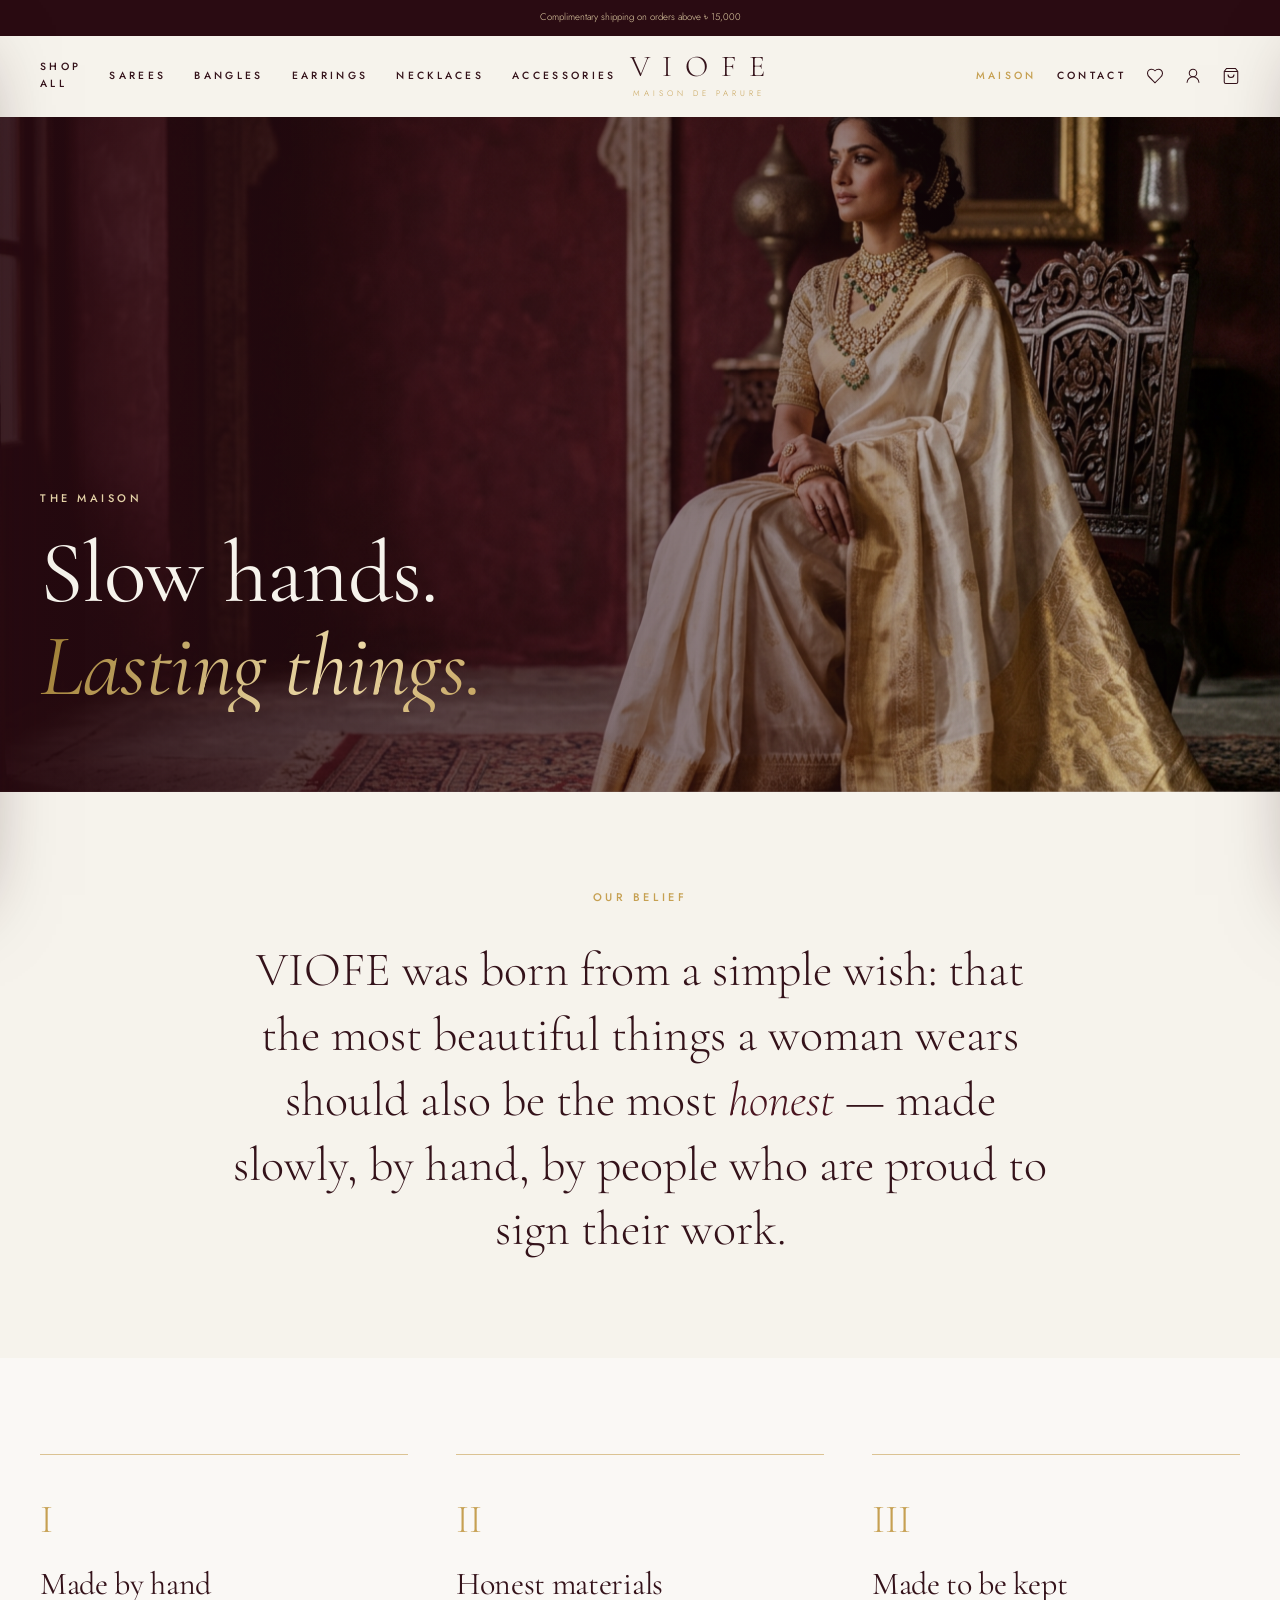
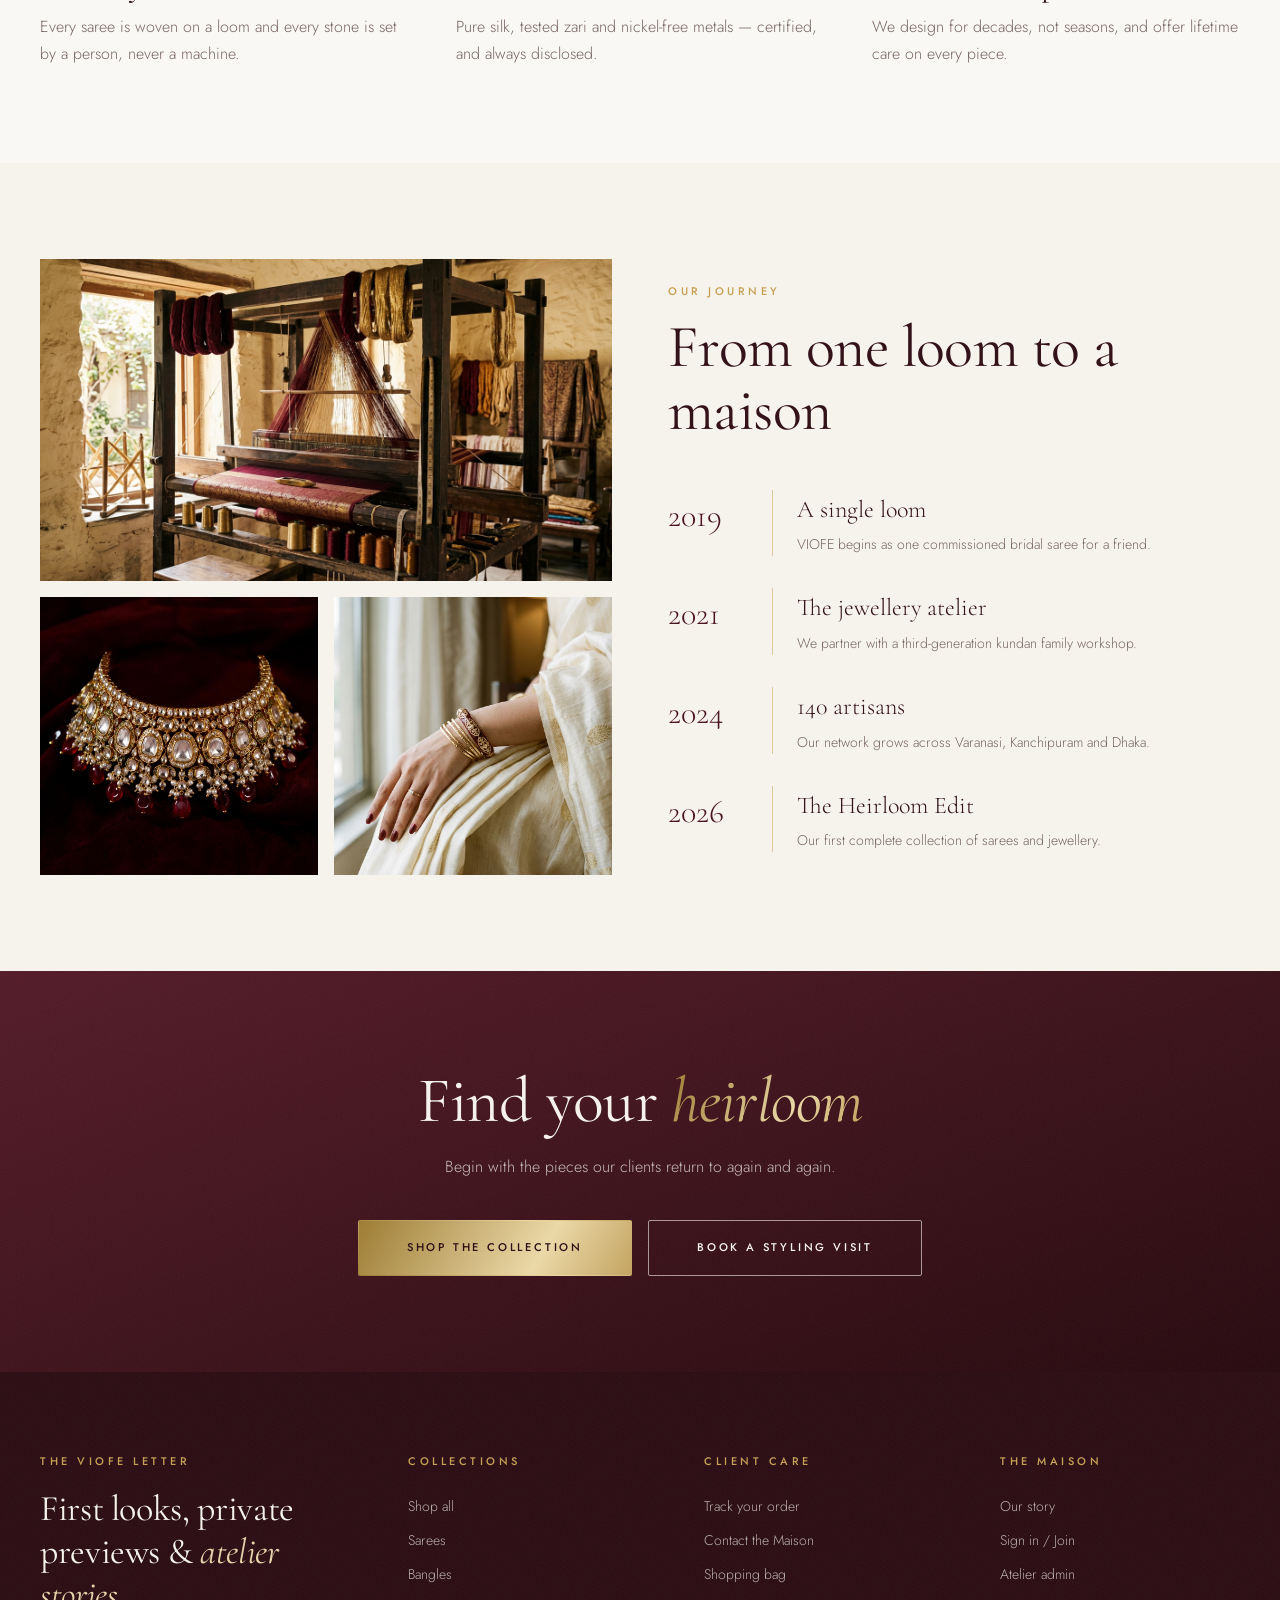
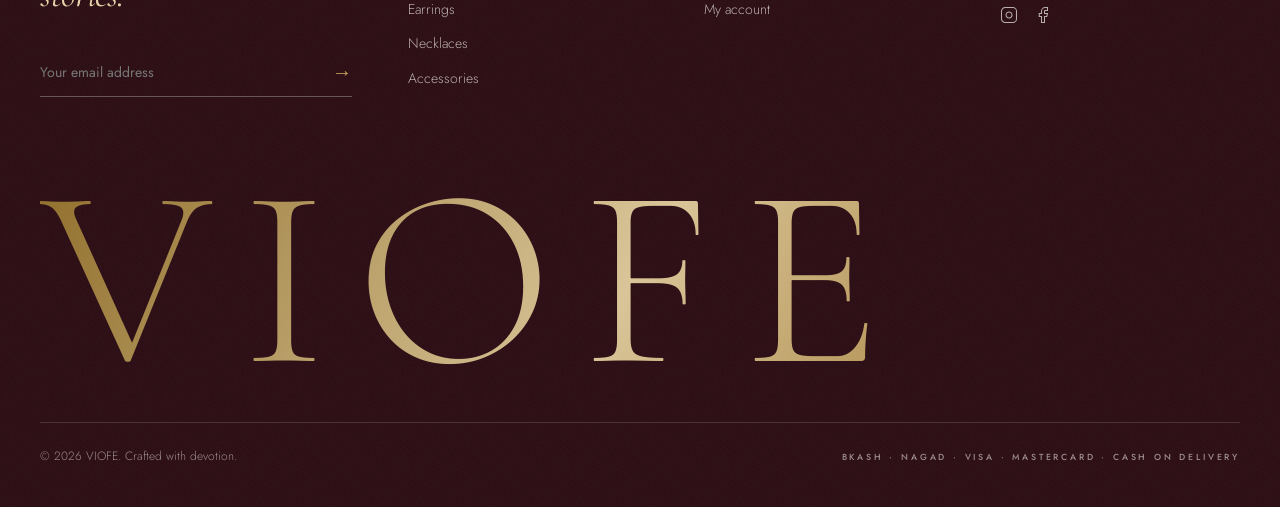
==== commit b0ea5fba: "Add cache buster v3 to favicon to force browser refresh" ====
--- a/about.html
+++ b/about.html
@@ -5,7 +5,9 @@
   <meta name="viewport" content="width=device-width, initial-scale=1.0" />
   <title>Our Story — The VIOFE Maison</title>
   <meta name="description" content="VIOFE brings master weavers and heritage jewellers together to make sarees and jewellery meant to be passed down." />
-  <link rel="icon" href="favicon.ico" type="image/x-icon" />
+    <link rel="icon" type="image/png" href="favicon.png?v=3" />
+  <link rel="icon" href="favicon.ico?v=3" type="image/x-icon" />
+  <link rel="apple-touch-icon" href="favicon.png?v=3" />
   <link rel="stylesheet" href="css/style.css" />
 </head>
 <body>
